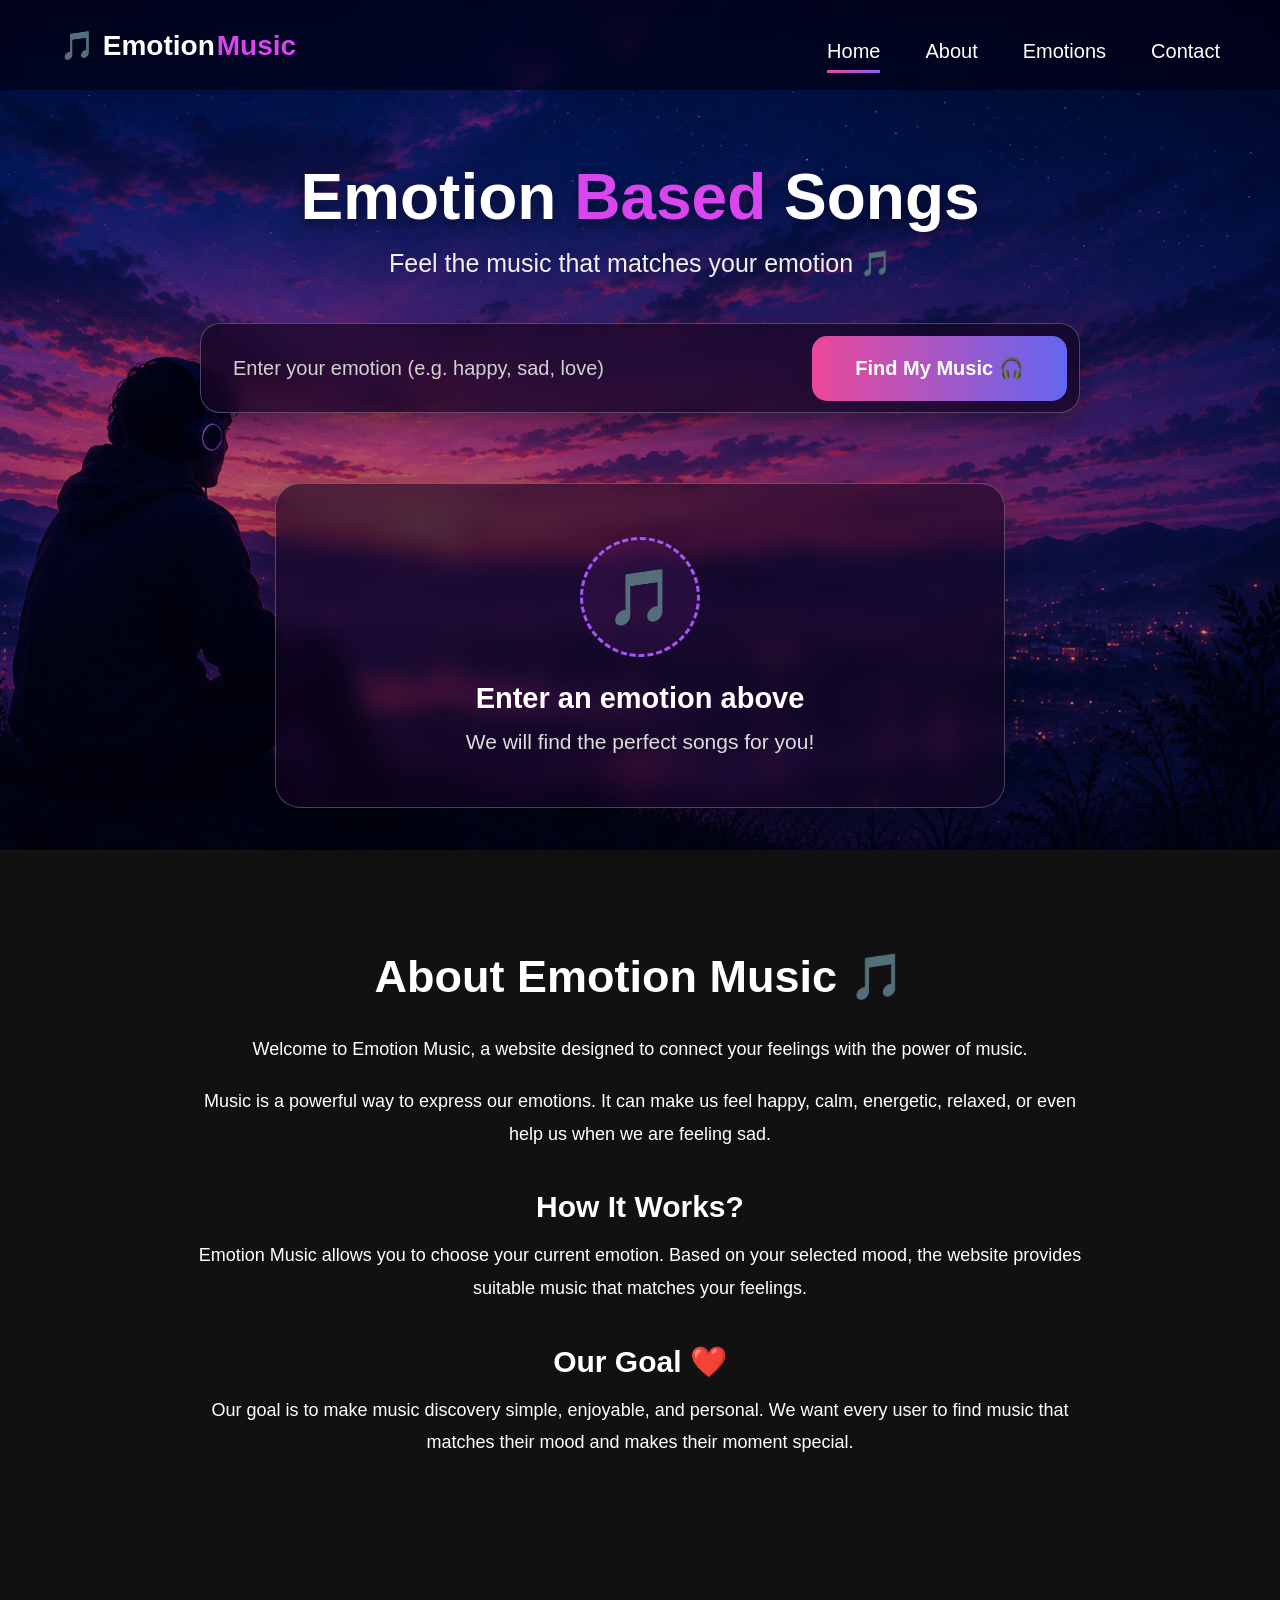
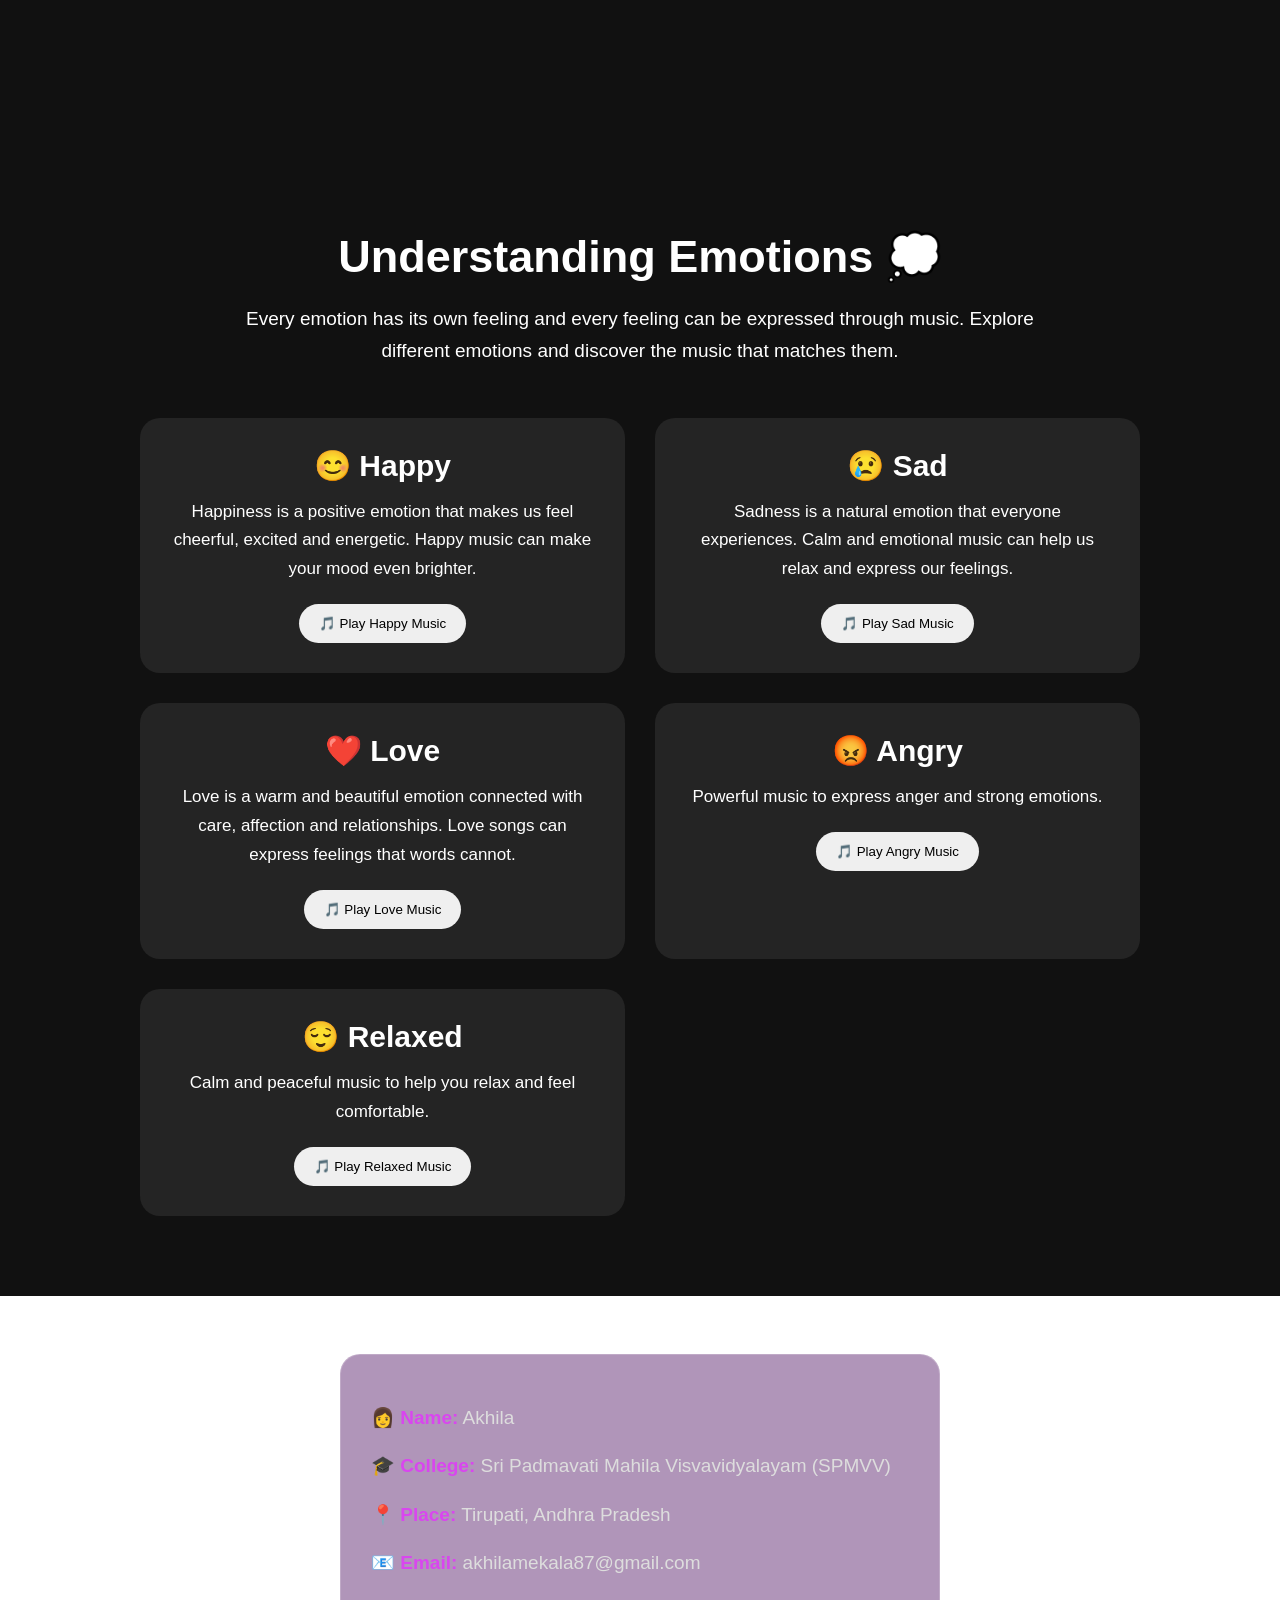
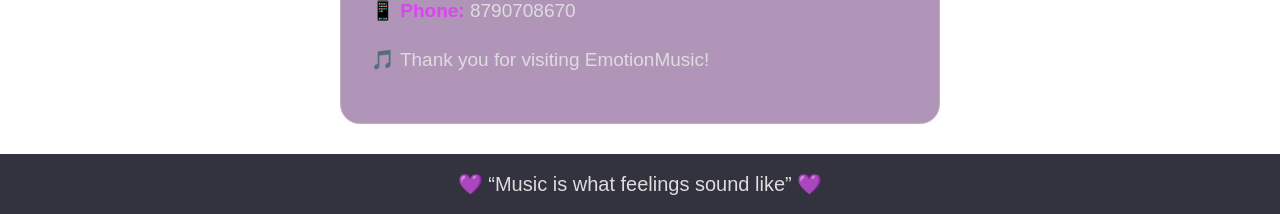
==== index.html @ 9ef55a22 "Add files via upload" ====
<!DOCTYPE html>
<html lang="en">
<head>
    <meta charset="UTF-8">
    <meta name="viewport" content="width=device-width, initial-scale=1.0">

    <title>EmotionMusic</title>

    <link rel="stylesheet" href="style.css">
</head>

<body>

    <!-- NAVBAR -->
    <nav class="navbar">

        <div class="logo">
            🎵 <span>Emotion</span><b>Music</b>
        </div>

        <div class="nav-links">
            <a href="#" class="active">Home</a>
            <a href="#about">About</a>
            <a href="#emotions">Emotions</a>
            <a href="#contact">Contact</a>
        </div>

    </nav>


    <!-- MAIN CONTENT -->
    <main>

        <!-- TITLE -->
        <section class="hero">

            <h1>
                Emotion <span>Based</span> Songs
            </h1>

            <p>
                Feel the music that matches your emotion 🎵
            </p>


            <!-- SEARCH BOX -->
            <div class="search-box">

                <input
                    type="text"
                    id="emotionInput"
                    placeholder="Enter your emotion (e.g. happy, sad, love)"
                >

                <button type="button" id="musicButton">
                   Find My Music 🎧
                </button>

            </div>


            <!-- RESULT BOX -->
            <div class="result-box" id="resultBox">

                <div class="music-icon">
                    🎵
                </div>

                <h2>Enter an emotion above</h2>

                <p>
                    We will find the perfect songs for you!
                </p>

            </div>

        </section>
        <!-- ABOUT SECTION -->

<section id="about" class="about-section">

    <h1>About Emotion Music 🎵</h1>

    <p>
        Welcome to Emotion Music, a website designed to connect
        your feelings with the power of music.
    </p>

    <p>
        Music is a powerful way to express our emotions.
        It can make us feel happy, calm, energetic, relaxed,
        or even help us when we are feeling sad.
    </p>

    <h2>How It Works?</h2>

    <p>
        Emotion Music allows you to choose your current emotion.
        Based on your selected mood, the website provides suitable
        music that matches your feelings.
    </p>

    <h2>Our Goal ❤️</h2>

    <p>
        Our goal is to make music discovery simple, enjoyable,
        and personal. We want every user to find music that
        matches their mood and makes their moment special.
    </p>

</section>
<!-- EMOTIONS SECTION -->

<section id="emotions" class="emotions-section">

    <h1>Understanding Emotions 💭</h1>

    <p class="intro">
        Every emotion has its own feeling and every feeling
        can be expressed through music. Explore different
        emotions and discover the music that matches them.
    </p>


    <div class="emotion-cards">

        <!-- HAPPY -->
        <div class="emotion-card">
            <h2>😊 Happy</h2>
            <p>
                Happiness is a positive emotion that makes us
                feel cheerful, excited and energetic. Happy music
                can make your mood even brighter.
            </p>
            <button onclick="playEmotion('happy')">
                🎵 Play Happy Music
            </button>
        </div>


        <!-- SAD -->
        <div class="emotion-card">
            <h2>😢 Sad</h2>
            <p>
                Sadness is a natural emotion that everyone
                experiences. Calm and emotional music can help
                us relax and express our feelings.
            </p>
            <button onclick="playEmotion('sad')">
                🎵 Play Sad Music
            </button>
        </div>


        <!-- LOVE -->
        <div class="emotion-card">
            <h2>❤️ Love</h2>
            <p>
                Love is a warm and beautiful emotion connected
                with care, affection and relationships. Love
                songs can express feelings that words cannot.
            </p>
            <button type="button" onclick="showSongs('love')">
               🎵 Play Love Music
            </button>
            <div id="loveSongs" class="song-list">
    
              <a href="https://open.spotify.com/track/5JnXwEckWO0oFijOyTZDLf?si=PvzIfPSgQ2S9e_AFtJp6Aw&utm_source=copy-link" target="_blank">
                 🎵 Love Song 1
              </a>

            </div>
        </div>


        <!-- ANGRY -->
<div class="emotion-card">
    <h2>😡 Angry</h2>
    <p>Powerful music to express anger and strong emotions.</p>

    <button onclick="playEmotion('angry')">
        🎵 Play Angry Music
    </button>
</div>

<!-- RELAXED -->
<div class="emotion-card">
    <h2>😌 Relaxed</h2>
    <p>Calm and peaceful music to help you relax and feel comfortable.</p>

    <button onclick="playEmotion('relaxed')">
        🎵 Play Relaxed Music
    </button>
</div>

    </div>

</section>
<section class="info-section contact-section" id="contact">

    <h2>Contact <span>Me</span></h2>

    <div class="contact-details">

        <p>👩 <b>Name:</b> Akhila</p>

        <p>🎓 <b>College:</b> Sri Padmavati Mahila Visvavidyalayam (SPMVV)</p>

        <p>📍 <b>Place:</b> Tirupati, Andhra Pradesh</p>

        <p>📧 <b>Email:</b> akhilamekala87@gmail.com</p>

        <p>📱 <b>Phone:</b> 8790708670</p>

        <p>🎵 Thank you for visiting EmotionMusic!</p>

    </div>

</section>

    </main>


    <!-- FOOTER -->
    <footer>
        💜 “Music is what feelings sound like” 💜
    </footer>
    <script>
document.getElementById("musicButton").addEventListener("click", function () {

    let emotion = document.getElementById("emotionInput").value
        .trim()
        .toLowerCase();

    let validEmotions = [
        "happy",
        "sad",
        "love",
        "angry",
        "relaxed"
    ];

    if (emotion === "") {
        alert("Please enter an emotion!");
        return;
    }

    if (!validEmotions.includes(emotion)) {
        alert("Please enter a valid emotion: Happy, Sad, Love, Angry, or Relaxed.");
        return;
    }

    let youtubeURL =
        "https://www.youtube.com/results?search_query=" +
        encodeURIComponent(emotion + " songs");

    window.location.href = youtubeURL;
});
</script>

</body>
</html>
---- style.css ----
* {
    margin: 0;
    padding: 0;
    box-sizing: border-box;
}

body {
    font-family: Arial, sans-serif;

    min-height: 100vh;

    color: white;

    background-image:
        linear-gradient(
            rgba(3, 5, 30, 0.25),
            rgba(3, 5, 30, 0.35)
        ),
        url("background.png");

    background-size: cover;
    background-position: center;
    background-attachment: fixed;
}


/* NAVBAR */

.navbar {

    height: 90px;

    display: flex;

    justify-content: space-between;

    align-items: center;

    padding: 0 60px;

    background: rgba(0, 0, 20, 0.65);

    backdrop-filter: blur(10px);
}


/* LOGO */

.logo {

    font-size: 28px;

    font-weight: bold;
}

.logo span {
    color: white;
}

.logo b {

    color: #d946ef;

    margin-left: 2px;
}


/* NAV LINKS */

.nav-links {

    display: flex;

    gap: 45px;
}

.nav-links a {

    color: white;

    text-decoration: none;

    font-size: 20px;

    padding: 32px 0 20px;

    position: relative;
}

.nav-links a:hover {

    color: #e879f9;
}

.nav-links .active::after {

    content: "";

    position: absolute;

    left: 0;

    bottom: 10px;

    width: 100%;

    height: 3px;

    background: linear-gradient(
        90deg,
        #ec4899,
        #8b5cf6
    );
}


/* HERO */

.hero {

    min-height: calc(100vh - 140px);

    display: flex;

    flex-direction: column;

    align-items: center;

    text-align: center;

    padding-top: 70px;
}


/* MAIN TITLE */

.hero h1 {

    font-size: 64px;

    font-weight: 700;

    margin-bottom: 15px;

    text-shadow: 0 4px 15px rgba(0,0,0,0.5);
}

.hero h1 span {

    color: #d946ef;
}


/* SUBTITLE */

.hero > p {

    font-size: 25px;

    margin-bottom: 45px;

    color: #f1f1f1;
}


/* SEARCH BOX */

.search-box {

    width: 880px;

    height: 90px;

    padding: 12px;

    display: flex;

    align-items: center;

    background: rgba(20, 5, 35, 0.72);

    border: 1px solid rgba(255,255,255,0.25);

    border-radius: 20px;

    backdrop-filter: blur(12px);

    box-shadow:
        0 10px 30px rgba(0,0,0,0.4);
}


/* INPUT */

.search-box input {

    flex: 1;

    height: 65px;

    border: none;

    outline: none;

    background: transparent;

    color: white;

    font-size: 20px;

    padding: 0 20px;
}

.search-box input::placeholder {

    color: #d1d1d1;
}


/* BUTTON */

.search-box button {

    width: 255px;

    height: 65px;

    border: none;

    border-radius: 15px;

    color: white;

    font-size: 20px;

    font-weight: bold;

    cursor: pointer;

    background: linear-gradient(
        90deg,
        #ec4899,
        #6366f1
    );

    transition: 0.3s;
}

.search-box button:hover {

    transform: scale(1.03);

    box-shadow:
        0 0 20px rgba(236,72,153,0.6);
}


/* RESULT BOX */

.result-box {

    width: 730px;

    min-height: 325px;

    margin-top: 70px;

    padding: 45px 30px;

    display: flex;

    flex-direction: column;

    align-items: center;

    justify-content: center;

    background: rgba(20, 5, 35, 0.62);

    border: 1px solid rgba(255,255,255,0.25);

    border-radius: 25px;

    backdrop-filter: blur(10px);

    box-shadow:
        0 10px 40px rgba(0,0,0,0.35);
}


/* MUSIC ICON */

.music-icon {

    width: 120px;

    height: 120px;

    border-radius: 50%;

    border: 3px dashed #a855f7;

    display: flex;

    align-items: center;

    justify-content: center;

    font-size: 55px;

    margin-bottom: 25px;

    background: rgba(120, 40, 150, 0.15);
}


/* RESULT TEXT */

.result-box h2 {

    font-size: 29px;

    margin-bottom: 15px;
}

.result-box p {

    font-size: 21px;

    color: #ddd;
}


/* FOOTER */

footer {

    height: 60px;

    display: flex;

    align-items: center;

    justify-content: center;

    background: rgba(0,0,15,0.8);

    font-size: 20px;

    color: #ddd;
}


/* RESPONSIVE */

@media (max-width: 950px) {

    .search-box {
        width: 90%;
    }

    .result-box {
        width: 80%;
    }

    .hero h1 {
        font-size: 45px;
    }

    .nav-links {
        gap: 20px;
    }

    .navbar {
        padding: 0 25px;
    }
}
/* ABOUT SECTION */

.about-section {
    min-height: 100vh;
    padding: 100px 15%;
    text-align: center;
    background: #111;
    color: white;
}

.about-section h1 {
    font-size: 45px;
    margin-bottom: 30px;
}

.about-section h2 {
    font-size: 30px;
    margin-top: 40px;
    margin-bottom: 15px;
}

.about-section p {
    font-size: 18px;
    line-height: 1.8;
    margin-bottom: 20px;
}
/* EMOTIONS SECTION */

.emotions-section {
    min-height: 100vh;
    padding: 80px 8%;
    text-align: center;
    background: #111;
    color: white;
}

.emotions-section h1 {
    font-size: 45px;
    margin-bottom: 20px;
}

.intro {
    max-width: 800px;
    margin: 0 auto 50px;
    font-size: 19px;
    line-height: 1.7;
}

.emotion-cards {
    display: grid;
    grid-template-columns: repeat(2, 1fr);
    gap: 30px;
    max-width: 1000px;
    margin: auto;
}

.emotion-card {
    padding: 30px;
    border-radius: 20px;
    background: rgba(255,255,255,0.08);
}

.emotion-card h2 {
    font-size: 30px;
    margin-bottom: 15px;
}

.emotion-card p {
    font-size: 17px;
    line-height: 1.7;
    margin-bottom: 20px;
}

.emotion-card button {
    padding: 12px 20px;
    border: none;
    border-radius: 25px;
    cursor: pointer;
}
.contact-details {
    max-width: 600px;
    margin: 30px auto;
    padding: 30px;
    background: rgba(80, 20, 100, 0.45);
    border: 1px solid rgba(255,255,255,0.2);
    border-radius: 20px;
    text-align: left;
}

.contact-details p {
    font-size: 19px;
    color: #ddd;
    margin: 18px 0;
    line-height: 1.6;
}

.contact-details b {
    color: #d946ef;
}
.song-list {
    display: none;
    margin-top: 20px;
}

.song-list a {
    display: block;
    width: 80%;
    margin: 10px auto;
    padding: 12px;
    background: rgba(217, 70, 239, 0.25);
    color: white;
    text-decoration: none;
    border-radius: 10px;
}

.song-list a:hover {
    background: rgba(217, 70, 239, 0.5);
}
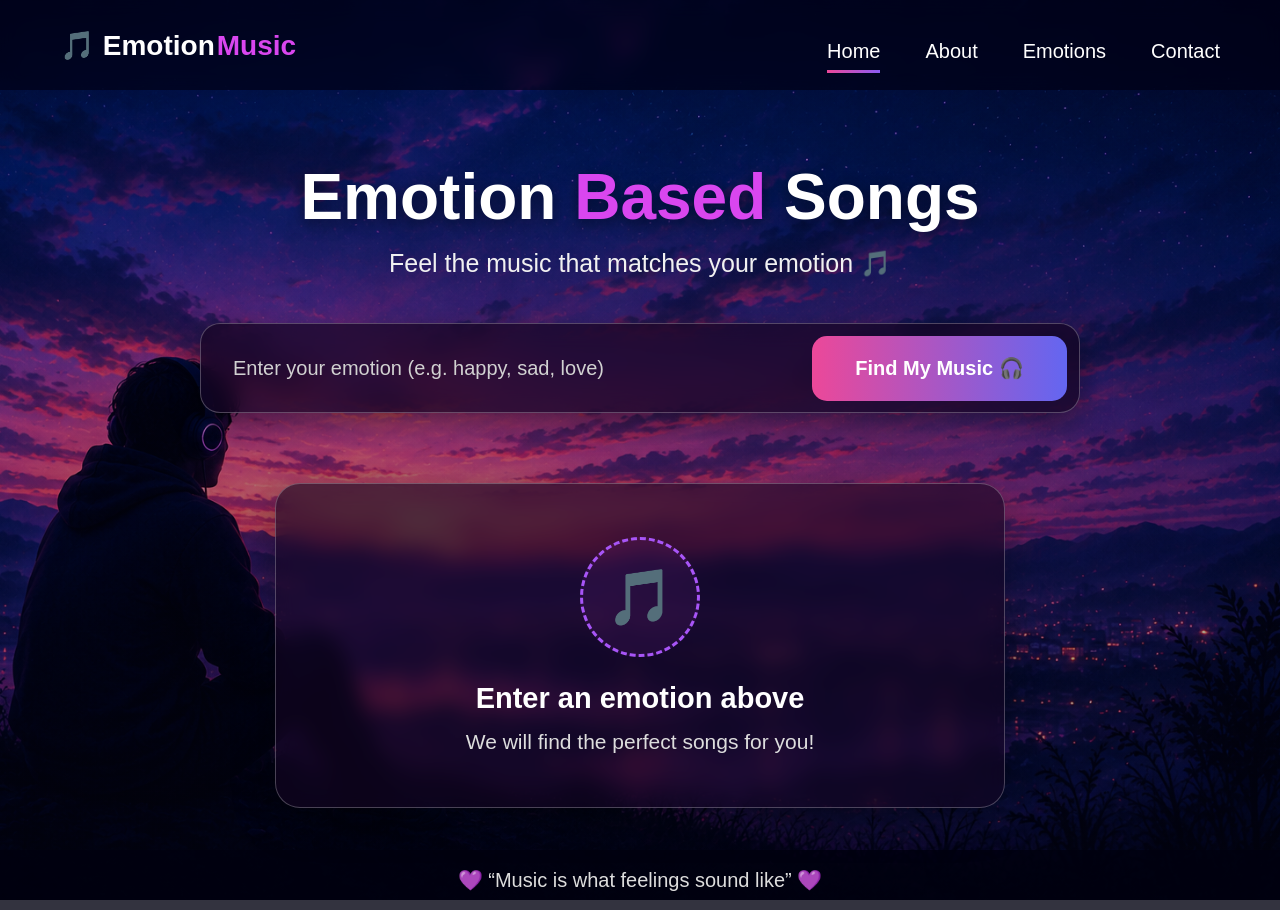
==== commit dffd111f: "Add files via upload" ====
--- a/index.html
+++ b/index.html
@@ -1,17 +1,23 @@
 <!DOCTYPE html>
 <html lang="en">
+
 <head>
+
     <meta charset="UTF-8">
-    <meta name="viewport" content="width=device-width, initial-scale=1.0">
+
+    <meta name="viewport"
+          content="width=device-width, initial-scale=1.0">
 
     <title>EmotionMusic</title>
 
     <link rel="stylesheet" href="style.css">
+
 </head>
 
 <body>
 
     <!-- NAVBAR -->
+
     <nav class="navbar">
 
         <div class="logo">
@@ -19,19 +25,32 @@
         </div>
 
         <div class="nav-links">
-            <a href="#" class="active">Home</a>
-            <a href="#about">About</a>
-            <a href="#emotions">Emotions</a>
-            <a href="#contact">Contact</a>
+
+            <a href="index.html" class="active">
+                Home
+            </a>
+
+            <a href="about.html">
+                About
+            </a>
+
+            <a href="emotions.html">
+                Emotions
+            </a>
+
+            <a href="contact.html">
+                Contact
+            </a>
+
         </div>
 
     </nav>
 
 
-    <!-- MAIN CONTENT -->
+    <!-- HOME CONTENT -->
+
     <main>
 
-        <!-- TITLE -->
         <section class="hero">
 
             <h1>
@@ -44,6 +63,7 @@
 
 
             <!-- SEARCH BOX -->
+
             <div class="search-box">
 
                 <input
@@ -52,21 +72,28 @@
                     placeholder="Enter your emotion (e.g. happy, sad, love)"
                 >
 
-                <button type="button" id="musicButton">
-                   Find My Music 🎧
+                <button
+                    type="button"
+                    id="musicButton">
+
+                    Find My Music 🎧
+
                 </button>
 
             </div>
 
 
             <!-- RESULT BOX -->
+
             <div class="result-box" id="resultBox">
 
                 <div class="music-icon">
                     🎵
                 </div>
 
-                <h2>Enter an emotion above</h2>
+                <h2>
+                    Enter an emotion above
+                </h2>
 
                 <p>
                     We will find the perfect songs for you!
@@ -75,188 +102,74 @@
             </div>
 
         </section>
-        <!-- ABOUT SECTION -->
-
-<section id="about" class="about-section">
-
-    <h1>About Emotion Music 🎵</h1>
-
-    <p>
-        Welcome to Emotion Music, a website designed to connect
-        your feelings with the power of music.
-    </p>
-
-    <p>
-        Music is a powerful way to express our emotions.
-        It can make us feel happy, calm, energetic, relaxed,
-        or even help us when we are feeling sad.
-    </p>
-
-    <h2>How It Works?</h2>
-
-    <p>
-        Emotion Music allows you to choose your current emotion.
-        Based on your selected mood, the website provides suitable
-        music that matches your feelings.
-    </p>
-
-    <h2>Our Goal ❤️</h2>
-
-    <p>
-        Our goal is to make music discovery simple, enjoyable,
-        and personal. We want every user to find music that
-        matches their mood and makes their moment special.
-    </p>
-
-</section>
-<!-- EMOTIONS SECTION -->
-
-<section id="emotions" class="emotions-section">
-
-    <h1>Understanding Emotions 💭</h1>
-
-    <p class="intro">
-        Every emotion has its own feeling and every feeling
-        can be expressed through music. Explore different
-        emotions and discover the music that matches them.
-    </p>
-
-
-    <div class="emotion-cards">
-
-        <!-- HAPPY -->
-        <div class="emotion-card">
-            <h2>😊 Happy</h2>
-            <p>
-                Happiness is a positive emotion that makes us
-                feel cheerful, excited and energetic. Happy music
-                can make your mood even brighter.
-            </p>
-            <button onclick="playEmotion('happy')">
-                🎵 Play Happy Music
-            </button>
-        </div>
-
-
-        <!-- SAD -->
-        <div class="emotion-card">
-            <h2>😢 Sad</h2>
-            <p>
-                Sadness is a natural emotion that everyone
-                experiences. Calm and emotional music can help
-                us relax and express our feelings.
-            </p>
-            <button onclick="playEmotion('sad')">
-                🎵 Play Sad Music
-            </button>
-        </div>
-
-
-        <!-- LOVE -->
-        <div class="emotion-card">
-            <h2>❤️ Love</h2>
-            <p>
-                Love is a warm and beautiful emotion connected
-                with care, affection and relationships. Love
-                songs can express feelings that words cannot.
-            </p>
-            <button type="button" onclick="showSongs('love')">
-               🎵 Play Love Music
-            </button>
-            <div id="loveSongs" class="song-list">
-    
-              <a href="https://open.spotify.com/track/5JnXwEckWO0oFijOyTZDLf?si=PvzIfPSgQ2S9e_AFtJp6Aw&utm_source=copy-link" target="_blank">
-                 🎵 Love Song 1
-              </a>
-
-            </div>
-        </div>
-
-
-        <!-- ANGRY -->
-<div class="emotion-card">
-    <h2>😡 Angry</h2>
-    <p>Powerful music to express anger and strong emotions.</p>
-
-    <button onclick="playEmotion('angry')">
-        🎵 Play Angry Music
-    </button>
-</div>
-
-<!-- RELAXED -->
-<div class="emotion-card">
-    <h2>😌 Relaxed</h2>
-    <p>Calm and peaceful music to help you relax and feel comfortable.</p>
-
-    <button onclick="playEmotion('relaxed')">
-        🎵 Play Relaxed Music
-    </button>
-</div>
-
-    </div>
-
-</section>
-<section class="info-section contact-section" id="contact">
-
-    <h2>Contact <span>Me</span></h2>
-
-    <div class="contact-details">
-
-        <p>👩 <b>Name:</b> Akhila</p>
-
-        <p>🎓 <b>College:</b> Sri Padmavati Mahila Visvavidyalayam (SPMVV)</p>
-
-        <p>📍 <b>Place:</b> Tirupati, Andhra Pradesh</p>
-
-        <p>📧 <b>Email:</b> akhilamekala87@gmail.com</p>
-
-        <p>📱 <b>Phone:</b> 8790708670</p>
-
-        <p>🎵 Thank you for visiting EmotionMusic!</p>
-
-    </div>
-
-</section>
 
     </main>
 
 
     <!-- FOOTER -->
+
     <footer>
         💜 “Music is what feelings sound like” 💜
     </footer>
+
+
+    <!-- JAVASCRIPT -->
+
     <script>
-document.getElementById("musicButton").addEventListener("click", function () {
 
-    let emotion = document.getElementById("emotionInput").value
-        .trim()
-        .toLowerCase();
+        document
+            .getElementById("musicButton")
+            .addEventListener("click", function () {
 
-    let validEmotions = [
-        "happy",
-        "sad",
-        "love",
-        "angry",
-        "relaxed"
-    ];
+                let emotion =
+                    document
+                    .getElementById("emotionInput")
+                    .value
+                    .trim()
+                    .toLowerCase();
 
-    if (emotion === "") {
-        alert("Please enter an emotion!");
-        return;
-    }
 
-    if (!validEmotions.includes(emotion)) {
-        alert("Please enter a valid emotion: Happy, Sad, Love, Angry, or Relaxed.");
-        return;
-    }
+                let validEmotions = [
+                    "happy",
+                    "sad",
+                    "love",
+                    "angry",
+                    "relaxed"
+                ];
 
-    let youtubeURL =
-        "https://www.youtube.com/results?search_query=" +
-        encodeURIComponent(emotion + " songs");
 
-    window.location.href = youtubeURL;
-});
-</script>
+                if (emotion === "") {
+
+                    alert("Please enter an emotion!");
+
+                    return;
+                }
+
+
+                if (!validEmotions.includes(emotion)) {
+
+                    alert(
+                        "Please enter a valid emotion: Happy, Sad, Love, Angry, or Relaxed."
+                    );
+
+                    return;
+                }
+
+
+                let youtubeURL =
+                    "https://www.youtube.com/results?search_query=" +
+                    encodeURIComponent(emotion + " songs");
+
+
+                window.location.href = youtubeURL;
+
+            });
+
+    </script>
+
+
+    <script src="script.js"></script>
 
 </body>
+
 </html>
--- a/style.css
+++ b/style.css
@@ -353,7 +353,7 @@
 
 /* RESPONSIVE */
 
-@media (max-width: 950px) {
+@media (max-width: 1024px) {
 
     .search-box {
         width: 90%;
@@ -375,31 +375,16 @@
         padding: 0 25px;
     }
 }
+/* ABOUT SECTION */
+
 /* ABOUT SECTION */
 
 .about-section {
     min-height: 100vh;
     padding: 100px 15%;
     text-align: center;
-    background: #111;
-    color: white;
-}
-
-.about-section h1 {
-    font-size: 45px;
-    margin-bottom: 30px;
-}
-
-.about-section h2 {
-    font-size: 30px;
-    margin-top: 40px;
-    margin-bottom: 15px;
-}
-
-.about-section p {
-    font-size: 18px;
-    line-height: 1.8;
-    margin-bottom: 20px;
+    background: transparent;
+    color: white;
 }
 /* EMOTIONS SECTION */
 
@@ -407,7 +392,7 @@
     min-height: 100vh;
     padding: 80px 8%;
     text-align: center;
-    background: #111;
+    background: transparent;
     color: white;
 }
 
@@ -493,3 +478,205 @@
 .song-list a:hover {
     background: rgba(217, 70, 239, 0.5);
 }
+ /* MOBILE RESPONSIVE DESIGN */
+
+@media (max-width: 768px) {
+
+    /* PAGE */
+
+    body {
+        width: 100%;
+        overflow-x: hidden;
+        background-attachment: scroll;
+    }
+
+
+    /* NAVBAR */
+
+    .navbar {
+        width: 100%;
+        height: auto;
+        padding: 15px 12px;
+        flex-direction: column;
+        gap: 12px;
+    }
+
+    .logo {
+        font-size: 25px;
+    }
+
+    .nav-links {
+        width: 100%;
+        display: flex;
+        justify-content: center;
+        align-items: center;
+        flex-wrap: wrap;
+        gap: 8px 14px;
+    }
+
+    .nav-links a {
+        font-size: 15px;
+        padding: 8px 4px;
+    }
+
+
+    /* HERO */
+
+    .hero {
+        width: 100%;
+        min-height: auto;
+        padding: 55px 15px 50px;
+    }
+
+    .hero h1 {
+        width: 100%;
+        font-size: 36px;
+        line-height: 1.2;
+    }
+
+    .hero > p {
+        width: 100%;
+        font-size: 18px;
+        line-height: 1.5;
+        margin-bottom: 30px;
+    }
+
+
+    /* SEARCH BOX */
+
+    .search-box {
+        width: 100%;
+        height: auto;
+        padding: 12px;
+        flex-direction: column;
+        gap: 12px;
+    }
+
+
+    /* INPUT */
+
+    .search-box input {
+        width: 100%;
+        height: 55px;
+        flex: none;
+        padding: 0 15px;
+        font-size: 16px;
+        text-align: center;
+    }
+
+
+    /* FIND MY MUSIC BUTTON */
+
+    .search-box button {
+        width: 100%;
+        height: 55px;
+        padding: 10px 15px;
+        font-size: 17px;
+        white-space: nowrap;
+    }
+
+
+    /* RESULT BOX */
+
+    .result-box {
+        width: 100%;
+        min-height: 300px;
+        margin-top: 45px;
+        padding: 35px 20px;
+    }
+
+    .music-icon {
+        width: 100px;
+        height: 100px;
+        font-size: 45px;
+    }
+
+    .result-box h2 {
+        font-size: 26px;
+        text-align: center;
+        line-height: 1.3;
+    }
+
+    .result-box p {
+        font-size: 17px;
+        text-align: center;
+        line-height: 1.5;
+    }
+
+
+    /* EMOTION CARDS */
+
+    .emotion-cards {
+        width: 100%;
+        grid-template-columns: 1fr;
+        gap: 20px;
+    }
+
+    .emotion-card {
+        width: 100%;
+        max-width: 400px;
+        margin: auto;
+        padding: 25px 20px;
+    }
+
+    .emotion-card h2 {
+        font-size: 27px;
+    }
+
+    .emotion-card p {
+        font-size: 16px;
+        line-height: 1.6;
+    }
+
+    .emotion-card button {
+        width: 100%;
+        min-height: 50px;
+        padding: 12px 15px;
+        font-size: 16px;
+    }
+
+
+    /* SONG LIST */
+
+    .song-list a {
+        width: 100%;
+        box-sizing: border-box;
+    }
+
+
+    /* ABOUT */
+
+    .about-section {
+        min-height: 100vh;
+        padding: 60px 20px;
+        text-align: center;
+        background: transparent;
+        color: white;
+    }
+
+    /* CONTACT */
+
+    .contact-details {
+        width: 100%;
+        max-width: 450px;
+        padding: 20px;
+    }
+
+    .contact-details p {
+        font-size: 16px;
+        line-height: 1.6;
+        word-break: break-word;
+    }
+
+
+    /* FOOTER */
+
+    footer {
+        width: 100%;
+        height: auto;
+        min-height: 60px;
+        padding: 20px 15px;
+        text-align: center;
+        font-size: 16px;
+    }
+}
